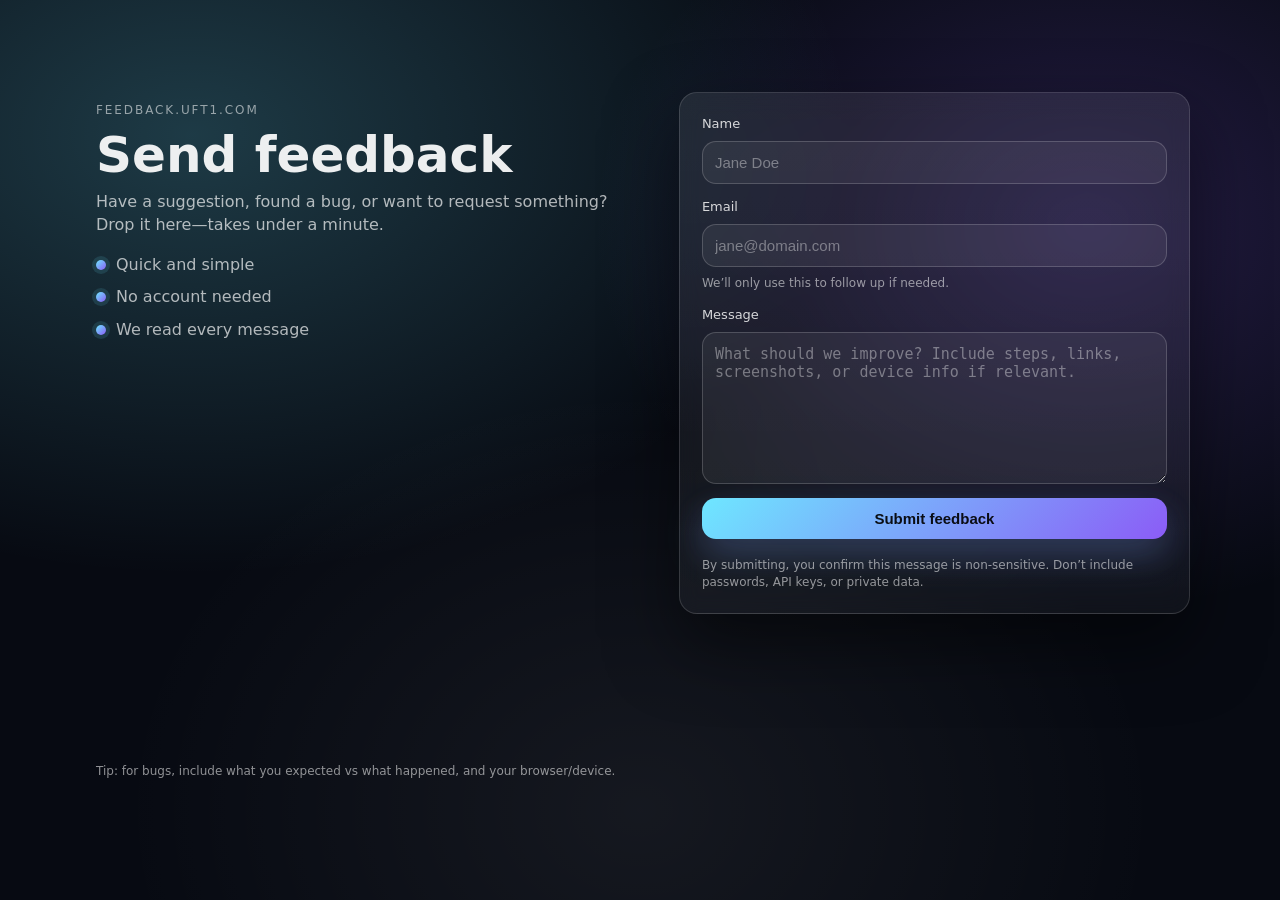
==== index.html @ 33c69974 "Add static feedback site Includes a simple, responsive Web3Forms-backed feedback form for feedback.u" ====
<!doctype html>
<html lang="en">
  <head>
    <meta charset="UTF-8" />
    <meta name="viewport" content="width=device-width, initial-scale=1.0" />
    <title>Feedback</title>
    <meta
      name="description"
      content="Send feedback quickly. Your message goes straight to our inbox."
    />
    <link rel="stylesheet" href="./styles.css" />
  </head>
  <body>
    <main class="page">
      <header class="hero" aria-label="Feedback page">
        <div class="hero__content">
          <p class="kicker">feedback.uft1.com</p>
          <h1>Send feedback</h1>
          <p class="lede">
            Have a suggestion, found a bug, or want to request something? Drop it
            here—takes under a minute.
          </p>
          <ul class="bullets" aria-label="Why share feedback">
            <li>Quick and simple</li>
            <li>No account needed</li>
            <li>We read every message</li>
          </ul>
        </div>

        <section class="card" aria-label="Feedback form">
          <form
            class="form"
            action="https://api.web3forms.com/submit"
            method="POST"
          >
            <input
              type="hidden"
              name="access_key"
              value="4a0e9849-ac3e-47bd-a6c6-005fd77823ed"
            />
            <input type="hidden" name="subject" value="New feedback submission" />
            <input type="hidden" name="from_name" value="feedback.uft1.com" />

            <div class="field">
              <label for="name">Name</label>
              <input
                id="name"
                name="name"
                type="text"
                autocomplete="name"
                required
                placeholder="Jane Doe"
              />
            </div>

            <div class="field">
              <label for="email">Email</label>
              <input
                id="email"
                name="email"
                type="email"
                autocomplete="email"
                required
                placeholder="jane@domain.com"
              />
              <p class="hint">We’ll only use this to follow up if needed.</p>
            </div>

            <div class="field">
              <label for="message">Message</label>
              <textarea
                id="message"
                name="message"
                required
                rows="7"
                placeholder="What should we improve? Include steps, links, screenshots, or device info if relevant."
              ></textarea>
            </div>

            <button class="button" type="submit">Submit feedback</button>

            <p class="fineprint">
              By submitting, you confirm this message is non-sensitive. Don’t
              include passwords, API keys, or private data.
            </p>
          </form>
        </section>
      </header>

      <footer class="footer" aria-label="Footer">
        <p>
          Tip: for bugs, include what you expected vs what happened, and your
          browser/device.
        </p>
      </footer>
    </main>
  </body>
</html>
---- styles.css ----
:root {
  --bg: #070a12;
  --card: rgba(255, 255, 255, 0.06);
  --card-strong: rgba(255, 255, 255, 0.1);
  --text: rgba(255, 255, 255, 0.92);
  --muted: rgba(255, 255, 255, 0.68);
  --muted-2: rgba(255, 255, 255, 0.55);
  --border: rgba(255, 255, 255, 0.14);
  --shadow: 0 30px 70px rgba(0, 0, 0, 0.5);
  --accent: #6ee7ff;
  --accent-2: #8b5cf6;
  --danger: #ff6b6b;
  --radius: 18px;
}

*,
*::before,
*::after {
  box-sizing: border-box;
}

html,
body {
  height: 100%;
}

body {
  margin: 0;
  background:
    radial-gradient(1200px 800px at 15% 15%, rgba(110, 231, 255, 0.22), transparent 55%),
    radial-gradient(900px 700px at 85% 25%, rgba(139, 92, 246, 0.22), transparent 55%),
    radial-gradient(800px 650px at 50% 90%, rgba(255, 255, 255, 0.06), transparent 65%),
    var(--bg);
  color: var(--text);
  font-family: ui-sans-serif, system-ui, -apple-system, Segoe UI, Roboto, Helvetica,
    Arial, "Apple Color Emoji", "Segoe UI Emoji";
  line-height: 1.4;
}

.page {
  min-height: 100%;
  display: grid;
  place-items: center;
  padding: 32px 18px 48px;
}

.hero {
  width: min(1100px, 100%);
  display: grid;
  grid-template-columns: 1fr;
  gap: 18px;
  align-items: start;
}

@media (min-width: 920px) {
  .hero {
    grid-template-columns: 1.05fr 0.95fr;
    gap: 24px;
  }
}

.hero__content {
  padding: 10px 6px;
}

.kicker {
  margin: 0 0 10px;
  letter-spacing: 0.16em;
  text-transform: uppercase;
  color: var(--muted-2);
  font-size: 12px;
}

h1 {
  margin: 0 0 10px;
  font-size: clamp(34px, 4vw, 50px);
  line-height: 1.05;
}

.lede {
  margin: 0;
  color: var(--muted);
  font-size: 16px;
  max-width: 60ch;
}

.bullets {
  margin: 18px 0 0;
  padding: 0;
  list-style: none;
  display: grid;
  gap: 10px;
  color: var(--muted);
}

.bullets li {
  display: flex;
  gap: 10px;
  align-items: center;
}

.bullets li::before {
  content: "";
  width: 10px;
  height: 10px;
  border-radius: 999px;
  background: linear-gradient(135deg, var(--accent), var(--accent-2));
  box-shadow: 0 0 0 4px rgba(110, 231, 255, 0.12);
}

.card {
  background: linear-gradient(180deg, rgba(255, 255, 255, 0.08), rgba(255, 255, 255, 0.04));
  border: 1px solid var(--border);
  border-radius: var(--radius);
  box-shadow: var(--shadow);
  backdrop-filter: blur(10px);
  padding: 18px;
}

@media (min-width: 560px) {
  .card {
    padding: 22px;
  }
}

.form {
  display: grid;
  gap: 14px;
}

.field {
  display: grid;
  gap: 8px;
}

label {
  font-size: 13px;
  color: rgba(255, 255, 255, 0.82);
}

input,
textarea {
  width: 100%;
  border-radius: 14px;
  border: 1px solid rgba(255, 255, 255, 0.18);
  background: rgba(255, 255, 255, 0.06);
  color: var(--text);
  padding: 12px 12px;
  outline: none;
  font-size: 15px;
  transition:
    border-color 140ms ease,
    background-color 140ms ease,
    transform 140ms ease;
}

textarea {
  resize: vertical;
  min-height: 140px;
  max-height: 360px;
}

input::placeholder,
textarea::placeholder {
  color: rgba(255, 255, 255, 0.38);
}

input:focus,
textarea:focus {
  border-color: rgba(110, 231, 255, 0.7);
  background: rgba(255, 255, 255, 0.075);
}

.hint {
  margin: 0;
  font-size: 12px;
  color: var(--muted-2);
}

.button {
  border: 0;
  border-radius: 14px;
  padding: 12px 14px;
  font-weight: 700;
  font-size: 15px;
  color: rgba(0, 0, 0, 0.92);
  cursor: pointer;
  background: linear-gradient(135deg, var(--accent), var(--accent-2));
  box-shadow:
    0 16px 40px rgba(110, 231, 255, 0.16),
    0 14px 34px rgba(139, 92, 246, 0.14);
  transition:
    transform 140ms ease,
    box-shadow 140ms ease,
    filter 140ms ease;
}

.button:hover {
  transform: translateY(-1px);
  filter: brightness(1.04);
}

.button:active {
  transform: translateY(0px);
  filter: brightness(0.98);
}

.fineprint {
  margin: 4px 0 0;
  font-size: 12px;
  color: var(--muted-2);
}

.footer {
  width: min(1100px, 100%);
  margin-top: 18px;
  color: var(--muted-2);
  font-size: 12px;
  padding: 0 6px;
}

@media (prefers-reduced-motion: reduce) {
  input,
  textarea,
  .button {
    transition: none;
  }
}
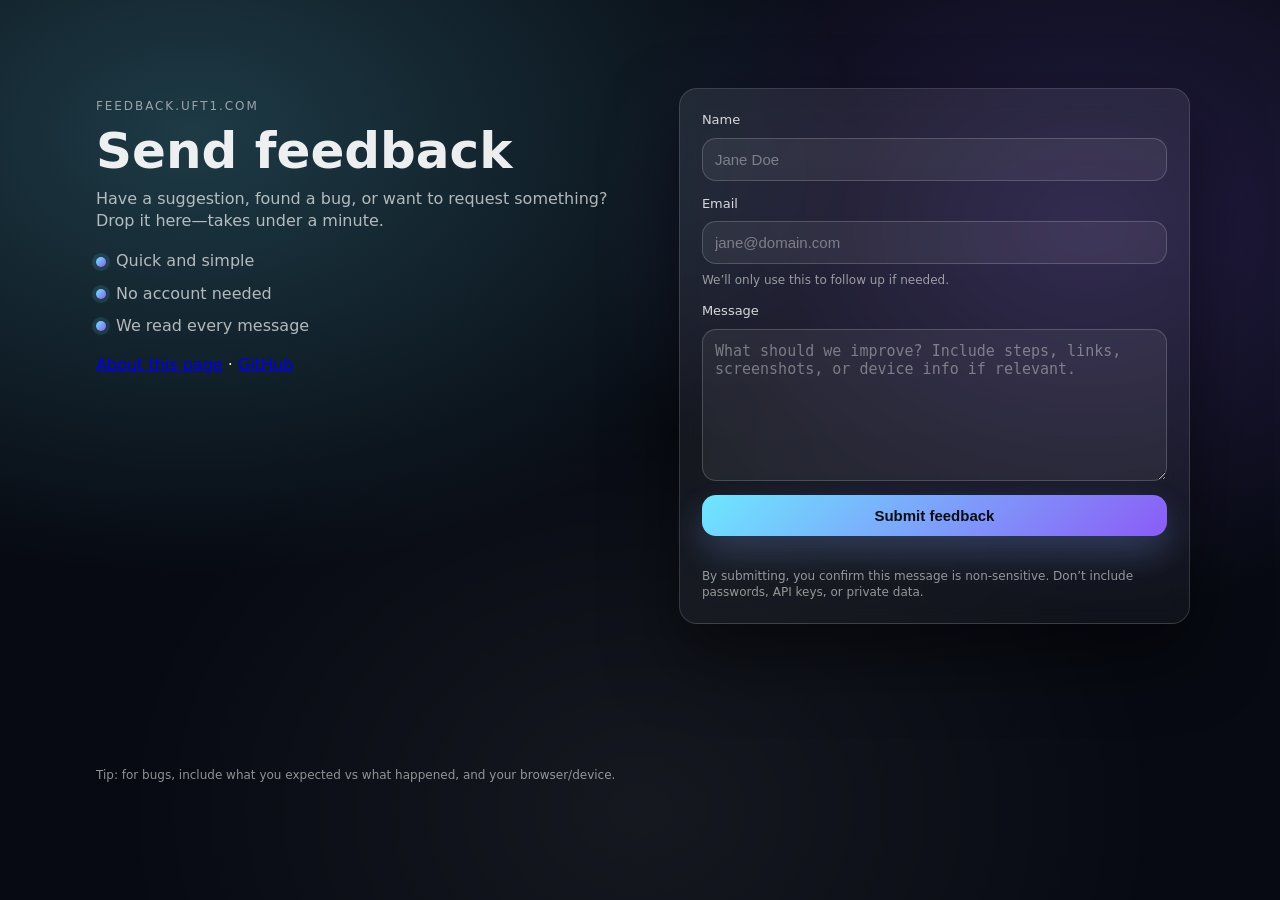
==== commit b67c8950: "update feedback page" ====
--- a/index.html
+++ b/index.html
@@ -25,11 +25,17 @@
             <li>No account needed</li>
             <li>We read every message</li>
           </ul>
+
+          <p class="meta">
+            <a href="/about/">About this page</a> ·
+            <a href="https://github.com/jovylle/feedback" target="_blank" rel="noopener">GitHub</a>
+          </p>
         </div>
 
         <section class="card" aria-label="Feedback form">
           <form
             class="form"
+            id="feedback-form"
             action="https://api.web3forms.com/submit"
             method="POST"
           >
@@ -40,6 +46,8 @@
             />
             <input type="hidden" name="subject" value="New feedback submission" />
             <input type="hidden" name="from_name" value="feedback.uft1.com" />
+            <input type="hidden" name="otherinfo" id="otherinfo" value="" />
+            <input type="hidden" name="for" id="for" value="" />
 
             <div class="field">
               <label for="name">Name</label>
@@ -78,6 +86,7 @@
             </div>
 
             <button class="button" type="submit">Submit feedback</button>
+            <p class="status" id="form-status" aria-live="polite"></p>
 
             <p class="fineprint">
               By submitting, you confirm this message is non-sensitive. Don’t
@@ -94,5 +103,54 @@
         </p>
       </footer>
     </main>
+
+    <script>
+      const form = document.getElementById('feedback-form');
+      const statusEl = document.getElementById('form-status');
+      const otherInfo = document.getElementById('otherinfo');
+      const forField = document.getElementById('for');
+
+      function setStatus(message, type) {
+        statusEl.textContent = message;
+        statusEl.className = `status status--${type}`;
+      }
+
+      function parseQuery() {
+        const params = new URLSearchParams(window.location.search);
+        if (params.has('otherinfo')) {
+          otherInfo.value = params.get('otherinfo') || '';
+        }
+        if (params.has('for')) {
+          forField.value = params.get('for') || '';
+        }
+      }
+
+      form.addEventListener('submit', async (event) => {
+        event.preventDefault();
+        setStatus('Sending feedback…', 'pending');
+        const formData = new FormData(form);
+
+        try {
+          const response = await fetch(form.action, {
+            method: form.method,
+            body: formData,
+          });
+          const result = await response.json();
+
+          if (!response.ok || result.success !== true) {
+            throw new Error(result.message || 'Submission failed.');
+          }
+
+          setStatus('Thanks! Your feedback was submitted successfully.', 'success');
+          form.reset();
+          parseQuery();
+        } catch (error) {
+          console.error(error);
+          setStatus('Oops — could not submit feedback. Please try again.', 'error');
+        }
+      });
+
+      parseQuery();
+    </script>
   </body>
 </html>
--- a/styles.css
+++ b/styles.css
@@ -175,6 +175,24 @@
   margin: 0;
   font-size: 12px;
   color: var(--muted-2);
+}
+
+.status {
+  margin: 0;
+  font-size: 14px;
+  color: var(--muted);
+}
+
+.status--success {
+  color: #7ee787;
+}
+
+.status--error {
+  color: var(--danger);
+}
+
+.status--pending {
+  color: var(--accent);
 }
 
 .button {
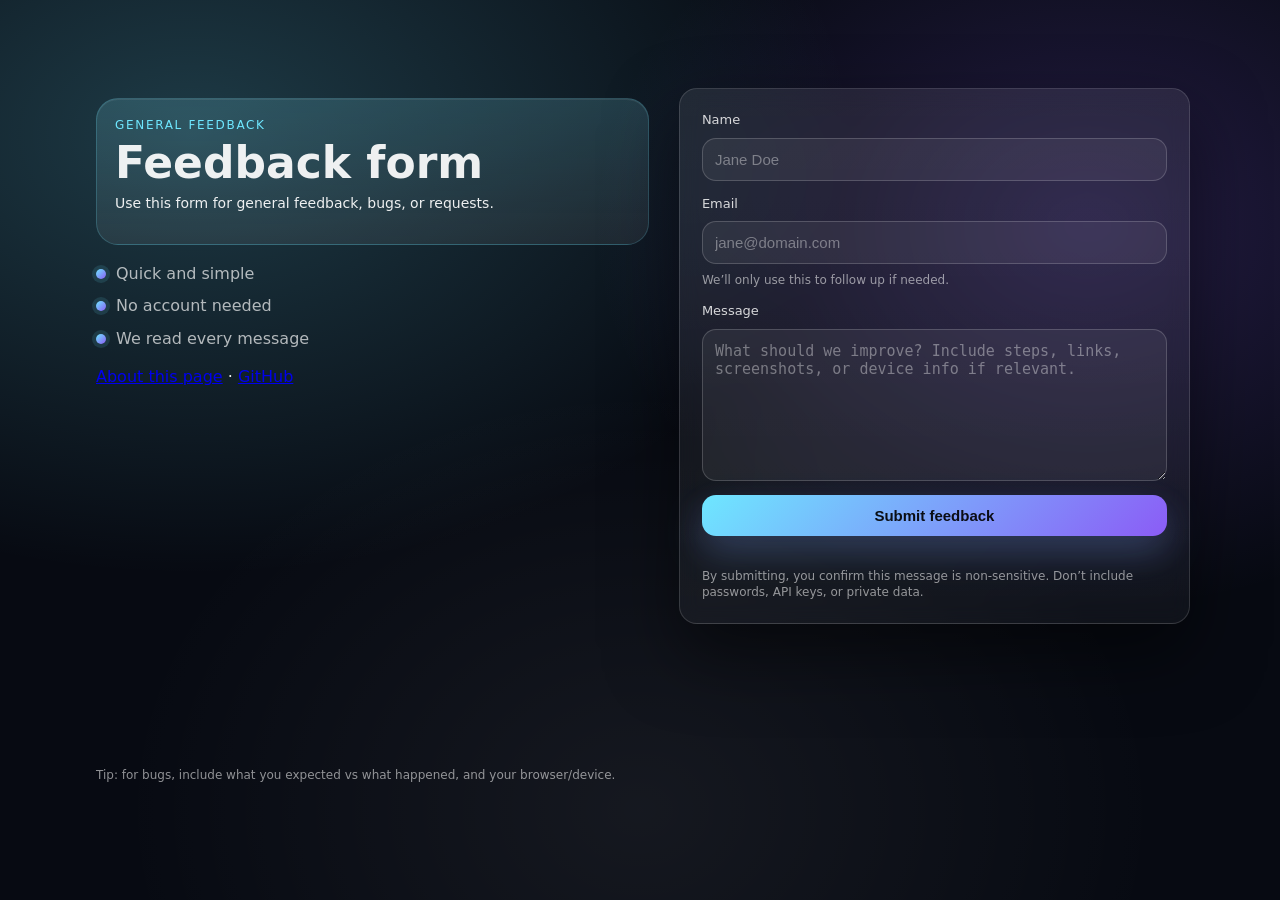
==== commit 91ca3dcf: "refine feedback context" ====
--- a/index.html
+++ b/index.html
@@ -14,12 +14,14 @@
     <main class="page">
       <header class="hero" aria-label="Feedback page">
         <div class="hero__content">
-          <p class="kicker">feedback.uft1.com</p>
-          <h1>Send feedback</h1>
-          <p class="lede">
-            Have a suggestion, found a bug, or want to request something? Drop it
-            here—takes under a minute.
-          </p>
+          <div class="context context--page" id="context-banner" aria-live="polite">
+            <p class="context__title" id="context-eyebrow">General feedback</p>
+            <h1 class="context__headline" id="context-headline">Feedback form</h1>
+            <p class="context__text" id="context-text">
+              Use this form for general feedback, bugs, or requests.
+            </p>
+            <dl class="context__details" id="context-details"></dl>
+          </div>
           <ul class="bullets" aria-label="Why share feedback">
             <li>Quick and simple</li>
             <li>No account needed</li>
@@ -109,19 +111,85 @@
       const statusEl = document.getElementById('form-status');
       const otherInfo = document.getElementById('otherinfo');
       const forField = document.getElementById('for');
+      const contextBanner = document.getElementById('context-banner');
+      const contextEyebrow = document.getElementById('context-eyebrow');
+      const contextHeadline = document.getElementById('context-headline');
+      const contextText = document.getElementById('context-text');
+      const contextDetails = document.getElementById('context-details');
+
+      const DEFAULT_TITLE = 'Feedback form';
+      const DEFAULT_TEXT = 'Use this form for general feedback, bugs, or requests.';
 
       function setStatus(message, type) {
         statusEl.textContent = message;
         statusEl.className = `status status--${type}`;
       }
 
+      function resolveTargetLabel(forValue, otherInfoValue) {
+        const normalizedFor = forValue.trim().toLowerCase();
+        if (
+          normalizedFor === 'sfl' ||
+          normalizedFor === 'sunflower-land' ||
+          normalizedFor === 'sunflower land'
+        ) {
+          return 'Sunflower Land digging assistant';
+        }
+
+        if (otherInfoValue.trim()) {
+          return otherInfoValue.trim();
+        }
+
+        if (forValue.trim()) {
+          return forValue.trim();
+        }
+
+        return 'this tool';
+      }
+
       function parseQuery() {
         const params = new URLSearchParams(window.location.search);
-        if (params.has('otherinfo')) {
-          otherInfo.value = params.get('otherinfo') || '';
-        }
-        if (params.has('for')) {
-          forField.value = params.get('for') || '';
+
+        const forValue = params.get('for') || '';
+        const otherInfoValue = params.get('otherinfo') || '';
+        const hasContext = Boolean(forValue.trim() || otherInfoValue.trim());
+        const labels = {
+          for: forValue.trim(),
+          otherinfo: otherInfoValue.trim(),
+        };
+        const targetLabel = resolveTargetLabel(forValue, otherInfoValue);
+
+        otherInfo.value = otherInfoValue;
+        forField.value = forValue;
+
+        if (hasContext) {
+          contextEyebrow.textContent = 'Feedback for a specific tool';
+          contextHeadline.textContent = targetLabel;
+          contextText.textContent = `This form is dedicated to feedback for ${targetLabel}.`;
+          contextDetails.innerHTML = '';
+
+          if (labels.for) {
+            const dt = document.createElement('dt');
+            dt.textContent = 'for';
+            const dd = document.createElement('dd');
+            dd.textContent = labels.for;
+            contextDetails.append(dt, dd);
+          }
+
+          if (labels.otherinfo) {
+            const dt = document.createElement('dt');
+            dt.textContent = 'otherinfo';
+            const dd = document.createElement('dd');
+            dd.textContent = labels.otherinfo;
+            contextDetails.append(dt, dd);
+          }
+
+          document.title = `${targetLabel} feedback`;
+        } else {
+          contextEyebrow.textContent = 'General feedback';
+          contextHeadline.textContent = DEFAULT_TITLE;
+          contextText.textContent = DEFAULT_TEXT;
+          contextDetails.replaceChildren();
+          document.title = 'Feedback';
         }
       }
 
--- a/styles.css
+++ b/styles.css
@@ -63,25 +63,64 @@
   padding: 10px 6px;
 }
 
-.kicker {
-  margin: 0 0 10px;
-  letter-spacing: 0.16em;
-  text-transform: uppercase;
-  color: var(--muted-2);
-  font-size: 12px;
-}
-
 h1 {
   margin: 0 0 10px;
   font-size: clamp(34px, 4vw, 50px);
   line-height: 1.05;
 }
 
-.lede {
-  margin: 0;
+.context {
+  padding: 18px 18px 16px;
+  border-radius: 22px;
+  border: 1px solid rgba(110, 231, 255, 0.2);
+  background:
+    linear-gradient(180deg, rgba(110, 231, 255, 0.14), rgba(255, 255, 255, 0.04)),
+    rgba(255, 255, 255, 0.03);
+  box-shadow: inset 0 1px 0 rgba(255, 255, 255, 0.08);
+}
+
+.context--page {
+  margin-bottom: 18px;
+}
+
+.context__title {
+  margin: 0 0 6px;
+  font-size: 12px;
+  text-transform: uppercase;
+  letter-spacing: 0.14em;
+  color: var(--accent);
+}
+
+.context__headline {
+  margin: 0 0 8px;
+  font-size: clamp(30px, 3.6vw, 44px);
+  line-height: 1.05;
+}
+
+.context__text {
+  margin: 0;
+  color: var(--text);
+  font-size: 14px;
+}
+
+.context__details {
+  margin: 14px 0 0;
+  display: grid;
+  grid-template-columns: max-content 1fr;
+  gap: 8px 12px;
   color: var(--muted);
-  font-size: 16px;
-  max-width: 60ch;
+  font-size: 13px;
+}
+
+.context__details dt {
+  color: var(--muted-2);
+  text-transform: uppercase;
+  letter-spacing: 0.12em;
+}
+
+.context__details dd {
+  margin: 0;
+  word-break: break-word;
 }
 
 .bullets {
